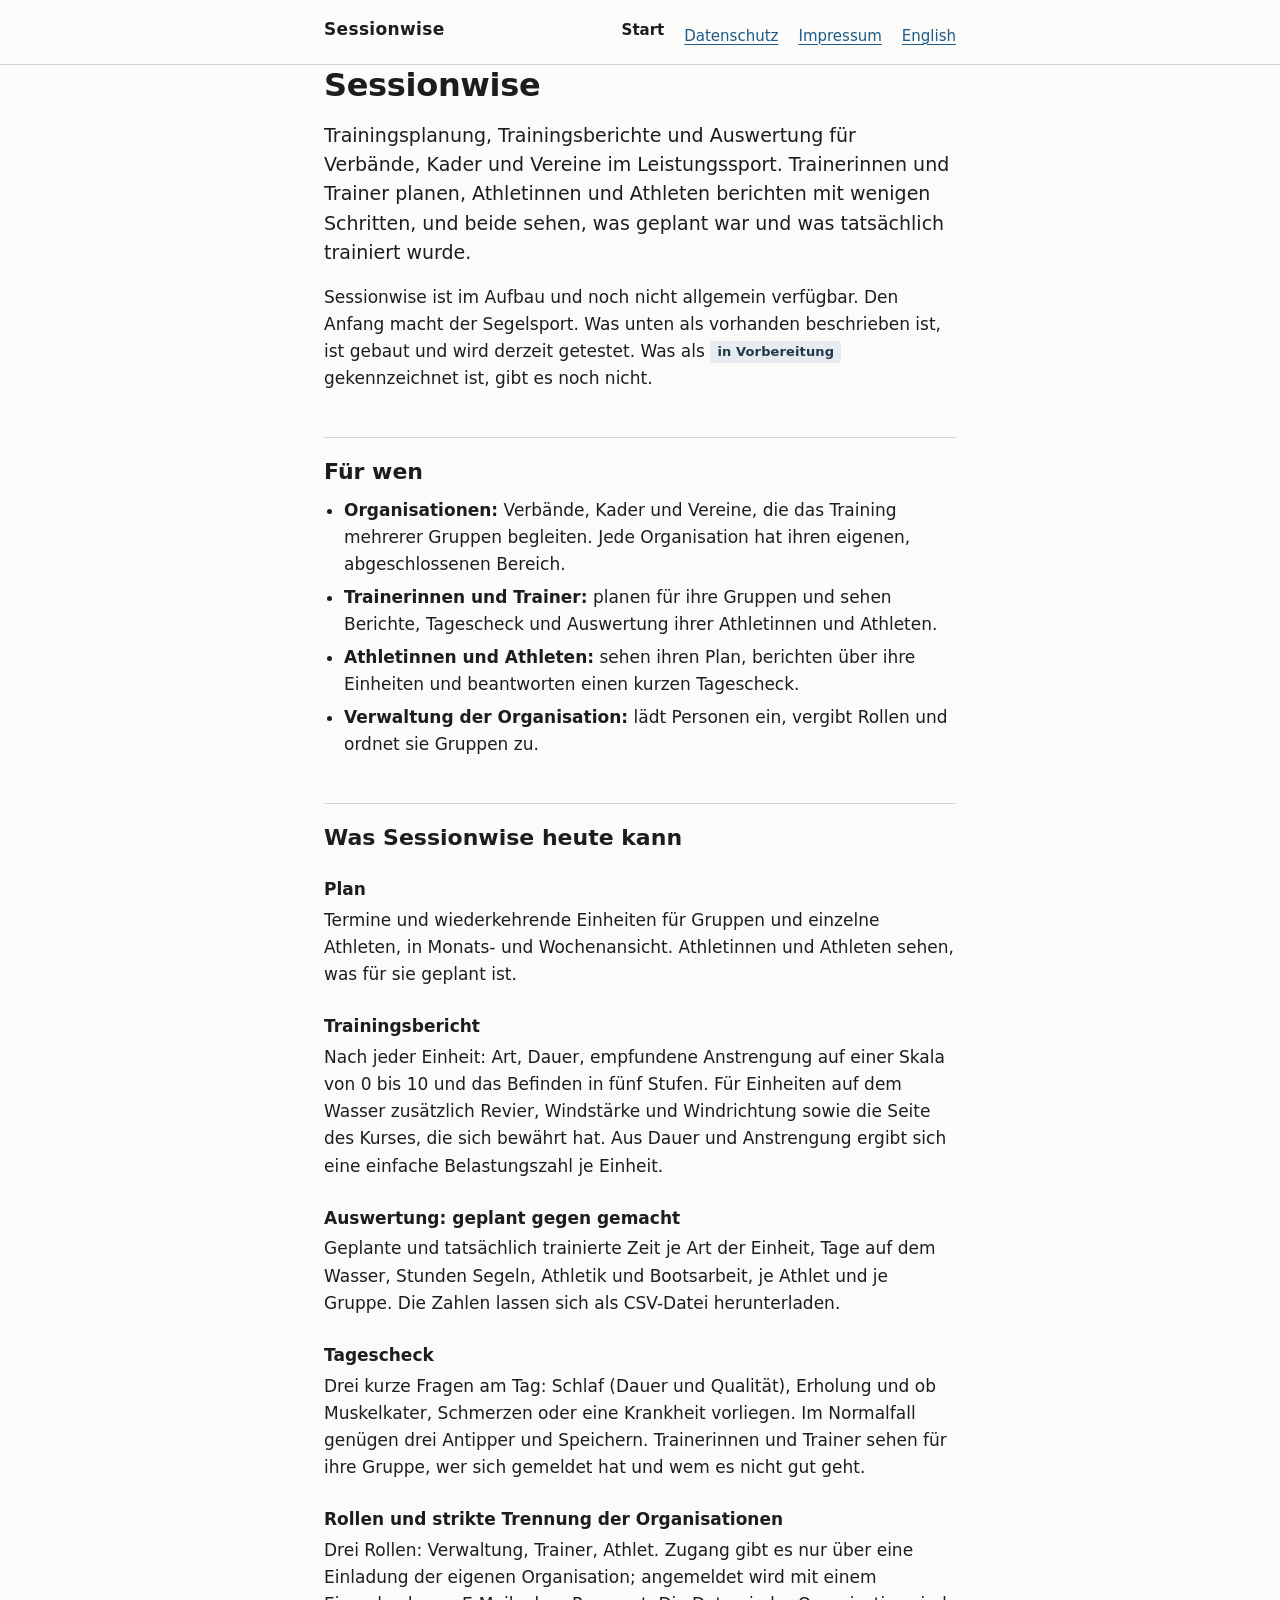
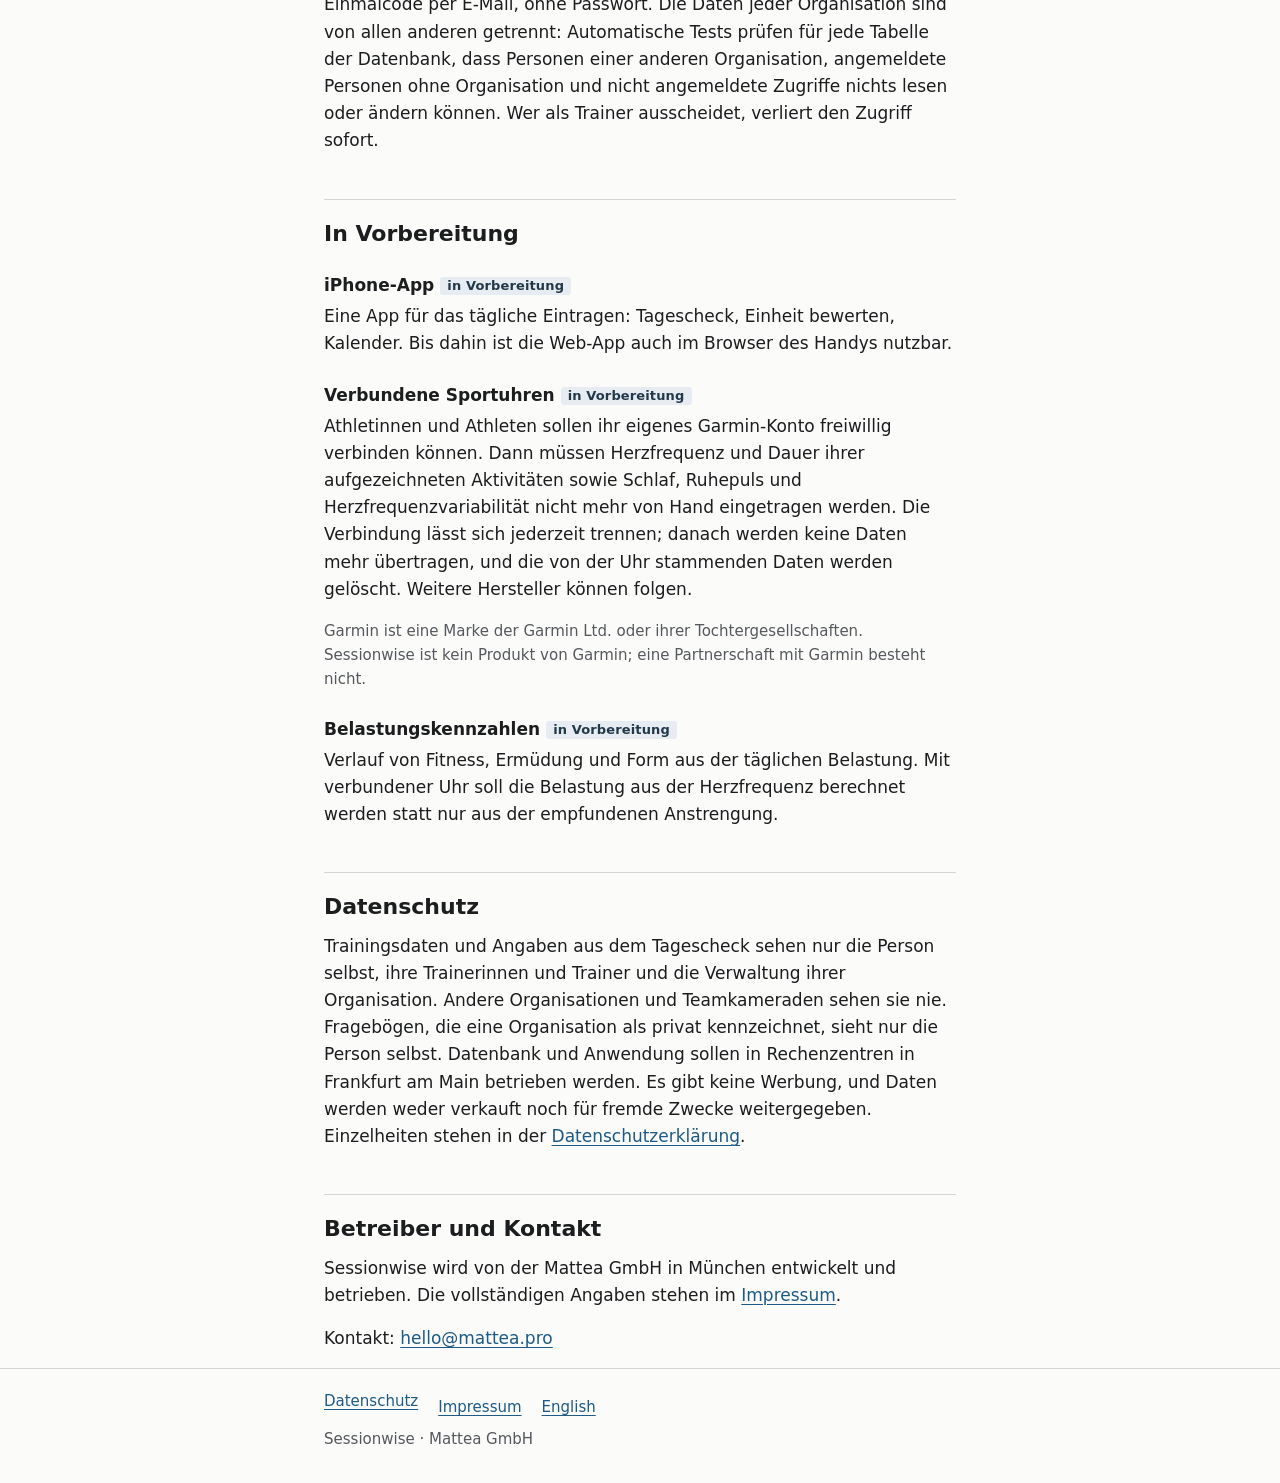
==== index.html @ b6b2b3fb "Website" ====
<!doctype html>
<html lang="de">
  <head>
    <meta charset="utf-8" />
    <meta name="viewport" content="width=device-width, initial-scale=1" />
    <title>Sessionwise – Trainingsmonitoring für Verbände und Vereine</title>
    <meta
      name="description"
      content="Sessionwise: Trainingsplanung, Trainingsberichte, Tagescheck und Auswertung für Verbände, Kader und Vereine im Leistungssport."
    />
    <link rel="stylesheet" href="styles.css" />
    <link rel="icon" href="data:," />
    <link rel="alternate" hreflang="de" href="index.html" />
    <link rel="alternate" hreflang="en" href="en/index.html" />
  </head>
  <body>
    <a class="skip" href="#inhalt">Zum Inhalt springen</a>

    <header class="site-header">
      <div class="wrap">
        <a class="wordmark" href="index.html">Sessionwise</a>
        <nav class="site-nav" aria-label="Hauptnavigation">
          <ul>
            <li><a href="index.html" aria-current="page">Start</a></li>
            <li><a href="datenschutz.html">Datenschutz</a></li>
            <li><a href="impressum.html">Impressum</a></li>
            <li><a href="en/index.html" lang="en" hreflang="en">English</a></li>
          </ul>
        </nav>
      </div>
    </header>

    <main id="inhalt" class="wrap">
      <h1>Sessionwise</h1>
      <p class="lead">
        Trainingsplanung, Trainingsberichte und Auswertung für Verbände, Kader
        und Vereine im Leistungssport. Trainerinnen und Trainer planen,
        Athletinnen und Athleten berichten mit wenigen Schritten, und beide
        sehen, was geplant war und was tatsächlich trainiert wurde.
      </p>
      <p>
        Sessionwise ist im Aufbau und noch nicht allgemein verfügbar. Den Anfang
        macht der Segelsport. Was unten als vorhanden beschrieben ist, ist
        gebaut und wird derzeit getestet. Was als
        <span class="tag">in Vorbereitung</span> gekennzeichnet ist, gibt es
        noch nicht.
      </p>

      <h2>Für wen</h2>
      <ul>
        <li>
          <strong>Organisationen:</strong> Verbände, Kader und Vereine, die das
          Training mehrerer Gruppen begleiten. Jede Organisation hat ihren
          eigenen, abgeschlossenen Bereich.
        </li>
        <li>
          <strong>Trainerinnen und Trainer:</strong> planen für ihre Gruppen und
          sehen Berichte, Tagescheck und Auswertung ihrer Athletinnen und
          Athleten.
        </li>
        <li>
          <strong>Athletinnen und Athleten:</strong> sehen ihren Plan, berichten
          über ihre Einheiten und beantworten einen kurzen Tagescheck.
        </li>
        <li>
          <strong>Verwaltung der Organisation:</strong> lädt Personen ein,
          vergibt Rollen und ordnet sie Gruppen zu.
        </li>
      </ul>

      <h2>Was Sessionwise heute kann</h2>

      <h3>Plan</h3>
      <p>
        Termine und wiederkehrende Einheiten für Gruppen und einzelne Athleten,
        in Monats- und Wochenansicht. Athletinnen und Athleten sehen, was für
        sie geplant ist.
      </p>

      <h3>Trainingsbericht</h3>
      <p>
        Nach jeder Einheit: Art, Dauer, empfundene Anstrengung auf einer Skala
        von 0 bis 10 und das Befinden in fünf Stufen. Für Einheiten auf dem
        Wasser zusätzlich Revier, Windstärke und Windrichtung sowie die Seite
        des Kurses, die sich bewährt hat. Aus Dauer und Anstrengung ergibt sich
        eine einfache Belastungszahl je Einheit.
      </p>

      <h3>Auswertung: geplant gegen gemacht</h3>
      <p>
        Geplante und tatsächlich trainierte Zeit je Art der Einheit, Tage auf
        dem Wasser, Stunden Segeln, Athletik und Bootsarbeit, je Athlet und je
        Gruppe. Die Zahlen lassen sich als CSV-Datei herunterladen.
      </p>

      <h3>Tagescheck</h3>
      <p>
        Drei kurze Fragen am Tag: Schlaf (Dauer und Qualität), Erholung und ob
        Muskelkater, Schmerzen oder eine Krankheit vorliegen. Im Normalfall
        genügen drei Antipper und Speichern. Trainerinnen und Trainer sehen für
        ihre Gruppe, wer sich gemeldet hat und wem es nicht gut geht.
      </p>

      <h3>Rollen und strikte Trennung der Organisationen</h3>
      <p>
        Drei Rollen: Verwaltung, Trainer, Athlet. Zugang gibt es nur über eine
        Einladung der eigenen Organisation; angemeldet wird mit einem Einmalcode
        per E-Mail, ohne Passwort. Die Daten jeder Organisation sind von allen
        anderen getrennt: Automatische Tests prüfen für jede Tabelle der
        Datenbank, dass Personen einer anderen Organisation, angemeldete
        Personen ohne Organisation und nicht angemeldete Zugriffe nichts lesen
        oder ändern können. Wer als Trainer ausscheidet, verliert den Zugriff
        sofort.
      </p>

      <h2>In Vorbereitung</h2>

      <h3>iPhone-App <span class="tag">in Vorbereitung</span></h3>
      <p>
        Eine App für das tägliche Eintragen: Tagescheck, Einheit bewerten,
        Kalender. Bis dahin ist die Web-App auch im Browser des Handys nutzbar.
      </p>

      <h3>Verbundene Sportuhren <span class="tag">in Vorbereitung</span></h3>
      <p>
        Athletinnen und Athleten sollen ihr eigenes Garmin-Konto freiwillig
        verbinden können. Dann müssen Herzfrequenz und Dauer ihrer
        aufgezeichneten Aktivitäten sowie Schlaf, Ruhepuls und
        Herzfrequenzvariabilität nicht mehr von Hand eingetragen werden. Die
        Verbindung lässt sich jederzeit trennen; danach werden keine Daten mehr
        übertragen, und die von der Uhr stammenden Daten werden gelöscht.
        Weitere Hersteller können folgen.
      </p>
      <p class="small">
        Garmin ist eine Marke der Garmin Ltd. oder ihrer Tochtergesellschaften.
        Sessionwise ist kein Produkt von Garmin; eine Partnerschaft mit Garmin
        besteht nicht.
      </p>

      <h3>Belastungskennzahlen <span class="tag">in Vorbereitung</span></h3>
      <p>
        Verlauf von Fitness, Ermüdung und Form aus der täglichen Belastung. Mit
        verbundener Uhr soll die Belastung aus der Herzfrequenz berechnet werden
        statt nur aus der empfundenen Anstrengung.
      </p>

      <h2>Datenschutz</h2>
      <p>
        Trainingsdaten und Angaben aus dem Tagescheck sehen nur die Person
        selbst, ihre Trainerinnen und Trainer und die Verwaltung ihrer
        Organisation. Andere Organisationen und Teamkameraden sehen sie nie.
        Fragebögen, die eine Organisation als privat kennzeichnet, sieht nur die
        Person selbst. Datenbank und Anwendung sollen in Rechenzentren in
        Frankfurt am Main betrieben werden. Es gibt keine Werbung, und Daten werden weder
        verkauft noch für fremde Zwecke weitergegeben. Einzelheiten stehen in
        der <a href="datenschutz.html">Datenschutzerklärung</a>.
      </p>

      <h2>Betreiber und Kontakt</h2>
      <p>
        Sessionwise wird von der Mattea GmbH in München entwickelt und
        betrieben. Die vollständigen Angaben stehen im
        <a href="impressum.html">Impressum</a>.
      </p>
      <p>
        Kontakt: <a href="mailto:hello@mattea.pro">hello@mattea.pro</a>
      </p>
    </main>

    <footer class="site-footer">
      <div class="wrap">
        <ul>
          <li><a href="datenschutz.html">Datenschutz</a></li>
          <li><a href="impressum.html">Impressum</a></li>
          <li><a href="en/index.html" lang="en" hreflang="en">English</a></li>
        </ul>
        <p>Sessionwise · Mattea GmbH</p>
      </div>
    </footer>
  </body>
</html>
---- styles.css ----
/*
  Produktseite und Datenschutzerklärung: eine Datei für alle Seiten.
  Bewusst schlicht: System-Schriften, keine externen Quellen, kein JavaScript.
  Helle und dunkle Darstellung über prefers-color-scheme; Farbpaare mit
  Kontrast mindestens 4.5:1 (Text) bzw. 3:1 (Linien, Fokus).
*/

:root {
  color-scheme: light dark;

  --bg: #fbfbfa;
  --surface: #f1f1ee;
  --text: #1c1d1f;
  --muted: #55585d;
  --line: #d6d6d0;
  --link: #1d5a85;
  --link-hover: #123f60;
  --focus: #1d5a85;
  --tag-bg: #e6ecf1;
  --tag-text: #22394a;
  --note-bg: #fdf5dc;
  --note-line: #9a7300;
  --note-text: #2e2500;
  --ph-bg: #ffeeb0;
  --ph-text: #3a2e00;
  --ph-line: #9a7300;

  --measure: 42rem;
  --gutter: 1.25rem;
}

@media (prefers-color-scheme: dark) {
  :root {
    --bg: #141516;
    --surface: #1e2022;
    --text: #e8e8e5;
    --muted: #a9acb0;
    --line: #3a3d41;
    --link: #93c5ea;
    --link-hover: #bcdcf3;
    --focus: #93c5ea;
    --tag-bg: #253039;
    --tag-text: #d3e3ef;
    --note-bg: #2b2410;
    --note-line: #c9a227;
    --note-text: #f3e6bd;
    --ph-bg: #43360a;
    --ph-text: #ffecb0;
    --ph-line: #c9a227;
  }
}

*,
*::before,
*::after {
  box-sizing: border-box;
}

html {
  -webkit-text-size-adjust: 100%;
  text-size-adjust: 100%;
}

body {
  margin: 0;
  background: var(--bg);
  color: var(--text);
  font-family:
    system-ui,
    -apple-system,
    "Segoe UI",
    Roboto,
    "Helvetica Neue",
    Arial,
    sans-serif;
  font-size: 1.0625rem;
  line-height: 1.6;
  overflow-wrap: break-word;
  hyphens: auto;
}

/* Sprunglink: unsichtbar, bis er den Fokus hat. */
.skip {
  position: absolute;
  left: var(--gutter);
  top: -100px;
  padding: 0.5rem 0.75rem;
  background: var(--bg);
  color: var(--link);
  border: 2px solid var(--focus);
  z-index: 10;
}
.skip:focus {
  top: 0.75rem;
}

a {
  color: var(--link);
  text-decoration-thickness: 1px;
  text-underline-offset: 0.18em;
}
a:hover {
  color: var(--link-hover);
  text-decoration-thickness: 2px;
}
a:focus-visible,
summary:focus-visible {
  outline: 3px solid var(--focus);
  outline-offset: 3px;
  border-radius: 2px;
}

.wrap {
  max-width: var(--measure);
  margin: 0 auto;
  padding: 0 var(--gutter);
}

/* Kopf */
.site-header {
  border-bottom: 1px solid var(--line);
}
.site-header .wrap {
  display: flex;
  flex-wrap: wrap;
  align-items: baseline;
  justify-content: space-between;
  gap: 0.5rem 1.5rem;
  padding-top: 1rem;
  padding-bottom: 1rem;
}
.wordmark {
  font-weight: 700;
  letter-spacing: 0.02em;
  color: var(--text);
  text-decoration: none;
}
.wordmark:hover {
  color: var(--text);
  text-decoration: underline;
}
.site-nav ul {
  display: flex;
  flex-wrap: wrap;
  gap: 0.25rem 1.25rem;
  margin: 0;
  padding: 0;
  list-style: none;
  font-size: 0.9375rem;
}
.site-nav a[aria-current="page"] {
  color: var(--text);
  text-decoration: none;
  font-weight: 600;
}

/* Inhalt */
main {
  padding-top: 2.5rem;
  padding-bottom: 3rem;
}

h1,
h2,
h3 {
  line-height: 1.25;
  hyphens: manual;
}
h1 {
  font-size: 2rem;
  margin: 0 0 1rem;
  letter-spacing: -0.01em;
}
h2 {
  font-size: 1.375rem;
  margin: 2.75rem 0 0.75rem;
  padding-top: 1.25rem;
  border-top: 1px solid var(--line);
}
h3 {
  font-size: 1.0625rem;
  margin: 1.75rem 0 0.4rem;
}
p,
ul,
ol,
dl {
  margin: 0 0 1rem;
}
ul,
ol {
  padding-left: 1.25rem;
}
li + li {
  margin-top: 0.35rem;
}

.lead {
  font-size: 1.1875rem;
  line-height: 1.55;
}
.muted,
.small {
  color: var(--muted);
}
.small {
  font-size: 0.9375rem;
}

/* „in Vorbereitung“ */
.tag {
  display: inline-block;
  padding: 0.05rem 0.45rem;
  border-radius: 3px;
  background: var(--tag-bg);
  color: var(--tag-text);
  font-size: 0.8125rem;
  font-weight: 600;
  letter-spacing: 0.01em;
  vertical-align: 0.1em;
  white-space: nowrap;
  hyphens: manual;
}

/* Hinweiskasten (Entwurf, Stand) */
.note {
  margin: 0 0 2rem;
  padding: 0.9rem 1rem;
  background: var(--note-bg);
  color: var(--note-text);
  border-left: 4px solid var(--note-line);
}
.note p:last-child {
  margin-bottom: 0;
}
.note strong {
  font-weight: 700;
}

/* Platzhalter, die der Eigentümer vor der Veröffentlichung füllt */
.ph {
  background: var(--ph-bg);
  color: var(--ph-text);
  outline: 1px dashed var(--ph-line);
  padding: 0 0.2em;
  border-radius: 2px;
  -webkit-box-decoration-break: clone;
  box-decoration-break: clone;
}

/* Inhaltsverzeichnis */
.toc {
  margin: 0 0 2rem;
  padding: 1rem 1rem 0.25rem;
  background: var(--surface);
  border-radius: 4px;
}
.toc h2 {
  margin: 0 0 0.5rem;
  padding: 0;
  border: 0;
  font-size: 1rem;
}
.toc ol {
  font-size: 0.9375rem;
}

/* Begriffslisten (Daten, Empfänger) */
dl.facts dt {
  font-weight: 600;
  margin-top: 0.9rem;
}
dl.facts dd {
  margin: 0.15rem 0 0;
}

address {
  font-style: normal;
  margin: 0 0 1rem;
}

/* Fuß */
.site-footer {
  border-top: 1px solid var(--line);
  font-size: 0.9375rem;
  color: var(--muted);
}
.site-footer .wrap {
  padding-top: 1.25rem;
  padding-bottom: 2rem;
}
.site-footer ul {
  display: flex;
  flex-wrap: wrap;
  gap: 0.25rem 1.25rem;
  margin: 0 0 0.5rem;
  padding: 0;
  list-style: none;
}
.site-footer p {
  margin: 0;
}

@media (max-width: 30rem) {
  :root {
    --gutter: 1rem;
  }
  body {
    font-size: 1rem;
  }
  h1 {
    font-size: 1.625rem;
  }
  h2 {
    font-size: 1.25rem;
  }
  .lead {
    font-size: 1.0625rem;
  }
  main {
    padding-top: 1.75rem;
  }
}

@media print {
  .skip,
  .site-nav {
    display: none;
  }
  a {
    color: inherit;
  }
}
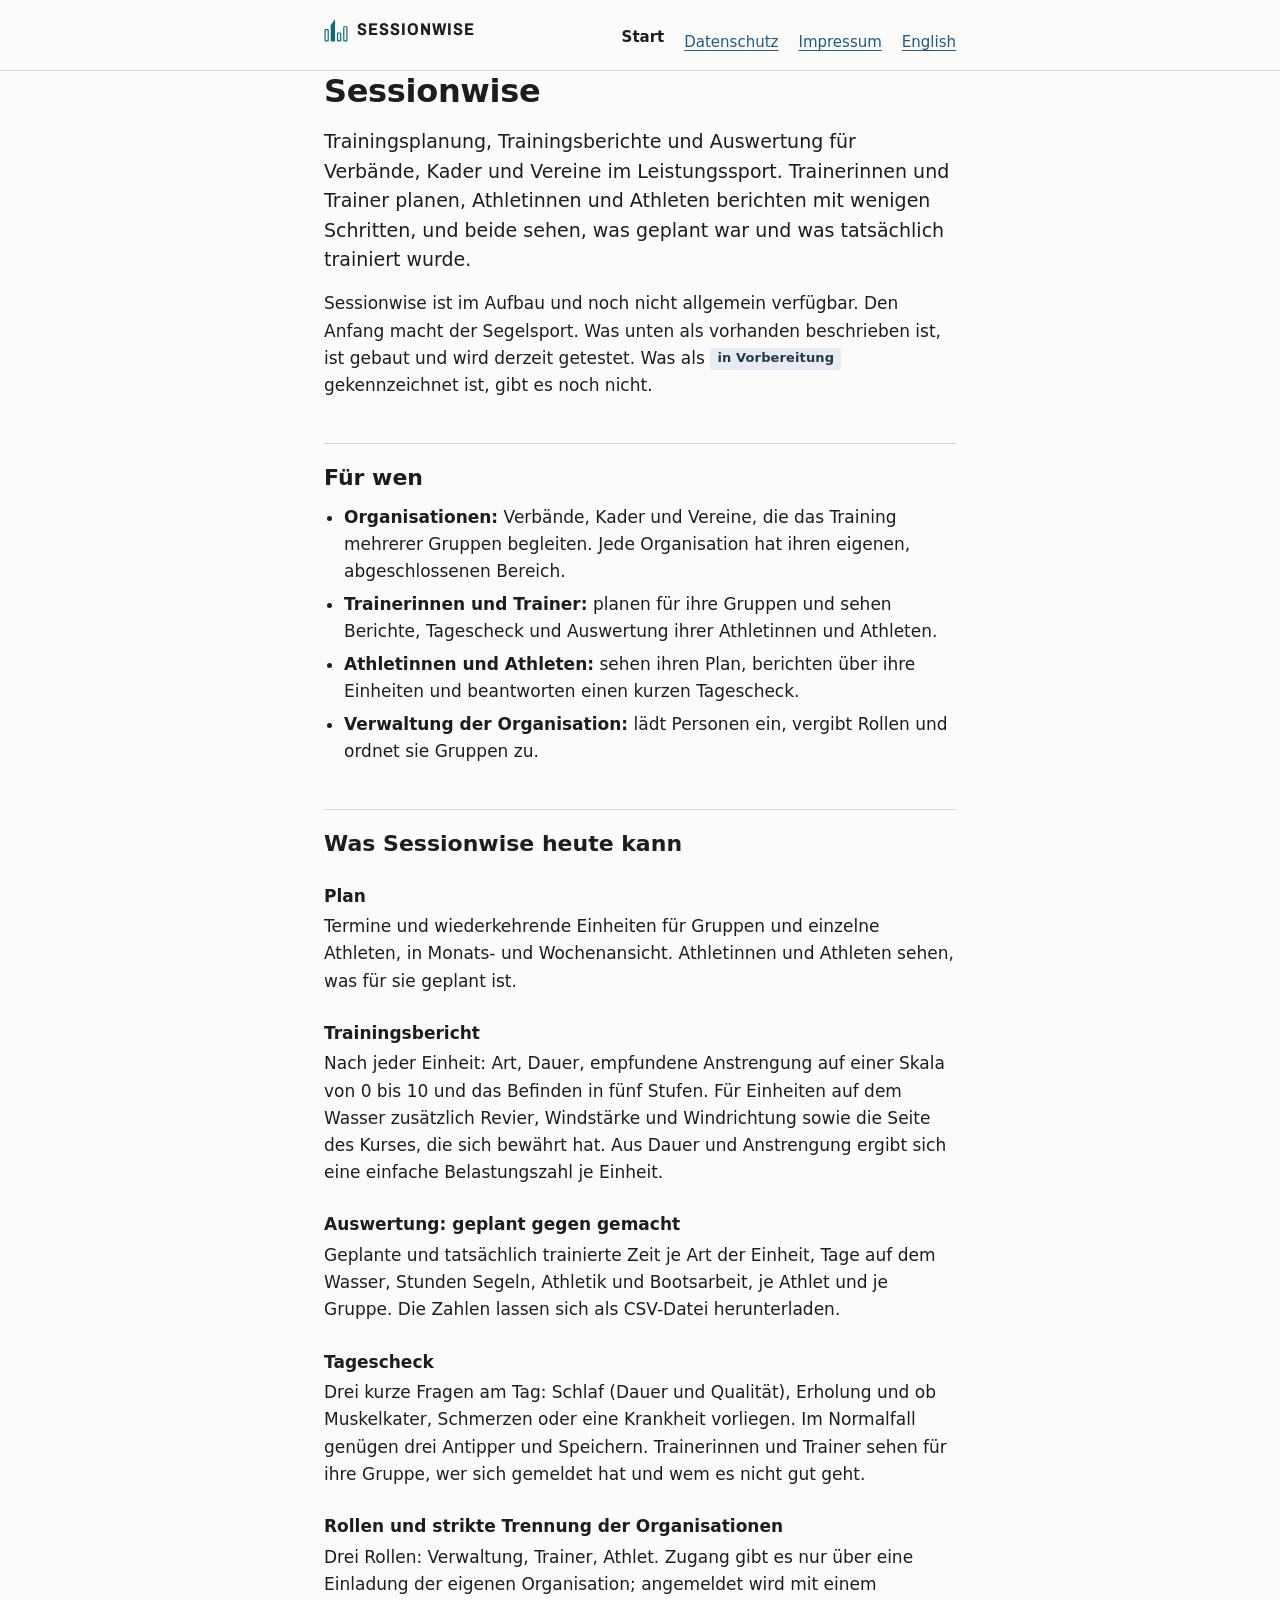
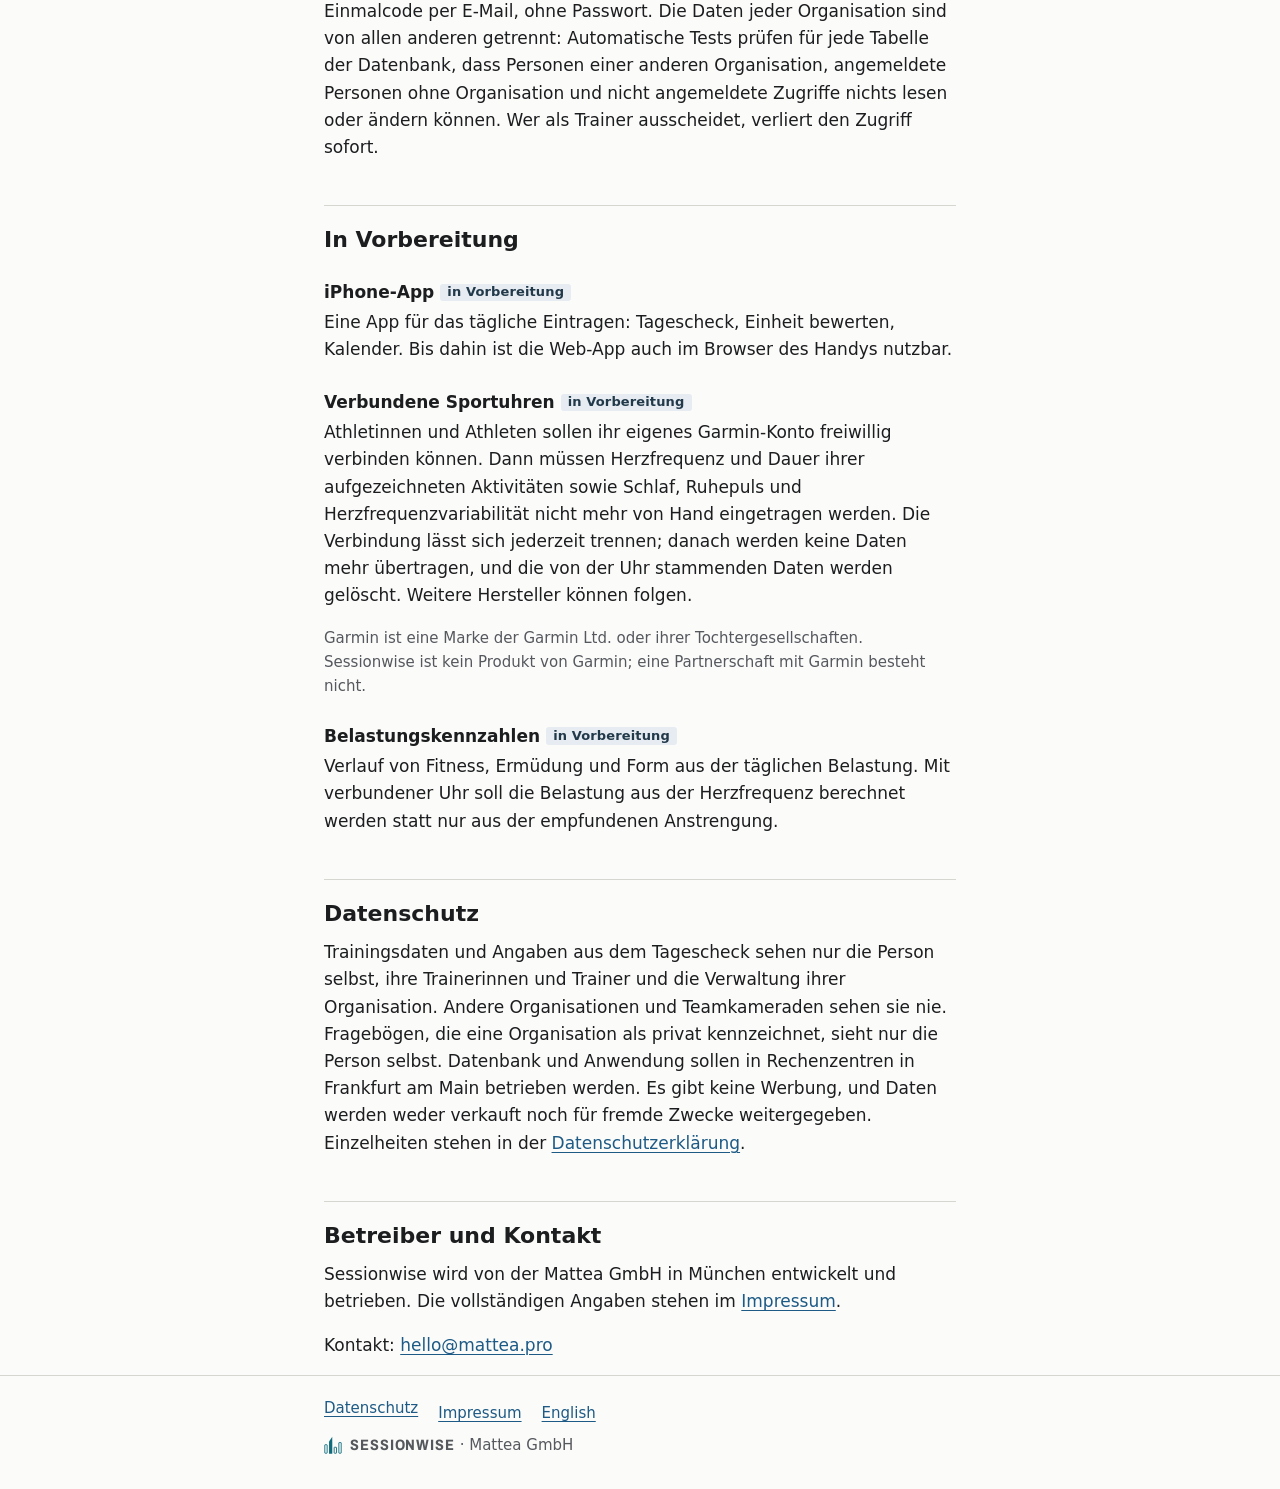
==== commit 02cc241d: "Produktmarke, Favicon, Vorschaubild" ====
--- a/index.html
+++ b/index.html
@@ -9,7 +9,18 @@
       content="Sessionwise: Trainingsplanung, Trainingsberichte, Tagescheck und Auswertung für Verbände, Kader und Vereine im Leistungssport."
     />
     <link rel="stylesheet" href="styles.css" />
-    <link rel="icon" href="data:," />
+    <link rel="icon" href="assets/favicon.svg" type="image/svg+xml" />
+    <link rel="apple-touch-icon" href="assets/apple-touch-icon.png" />
+    <meta name="theme-color" content="#0f6b7c" />
+    <meta property="og:type" content="website" />
+    <meta property="og:site_name" content="Sessionwise" />
+    <meta property="og:title" content="Sessionwise: Trainingsmonitoring für Verbände und Vereine" />
+    <meta property="og:description" content="Training planen, Einheiten erfassen, Belastung verstehen. Für Trainer am Rechner und Athleten am Handy." />
+    <meta property="og:url" content="https://training.mattea.pro/" />
+    <meta property="og:image" content="https://training.mattea.pro/assets/og.png" />
+    <meta property="og:image:width" content="1200" />
+    <meta property="og:image:height" content="630" />
+    <meta name="twitter:card" content="summary_large_image" />
     <link rel="alternate" hreflang="de" href="index.html" />
     <link rel="alternate" hreflang="en" href="en/index.html" />
   </head>
@@ -18,7 +29,7 @@
 
     <header class="site-header">
       <div class="wrap">
-        <a class="wordmark" href="index.html">Sessionwise</a>
+        <a class="wordmark" href="index.html" aria-label="Sessionwise"><svg class="mark" viewBox="0 0 100 100" aria-hidden="true" focusable="false"><rect x="4.5" y="48.5" width="13" height="47" rx="2" fill="none" stroke="currentColor" stroke-width="5" /><path d="M28 98 V30 L46 4 V98 Z" fill="currentColor" /><rect x="56.5" y="62.5" width="13" height="33" rx="2" fill="none" stroke="currentColor" stroke-width="5" /><rect x="82.5" y="36.5" width="13" height="59" rx="2" fill="none" stroke="currentColor" stroke-width="5" /></svg><span class="wordmark-text">Sessionwise</span></a>
         <nav class="site-nav" aria-label="Hauptnavigation">
           <ul>
             <li><a href="index.html" aria-current="page">Start</a></li>
@@ -174,7 +185,7 @@
           <li><a href="impressum.html">Impressum</a></li>
           <li><a href="en/index.html" lang="en" hreflang="en">English</a></li>
         </ul>
-        <p>Sessionwise · Mattea GmbH</p>
+        <p class="footer-brand"><svg class="mark" viewBox="0 0 100 100" aria-hidden="true" focusable="false"><rect x="4.5" y="48.5" width="13" height="47" rx="2" fill="none" stroke="currentColor" stroke-width="5" /><path d="M28 98 V30 L46 4 V98 Z" fill="currentColor" /><rect x="56.5" y="62.5" width="13" height="33" rx="2" fill="none" stroke="currentColor" stroke-width="5" /><rect x="82.5" y="36.5" width="13" height="59" rx="2" fill="none" stroke="currentColor" stroke-width="5" /></svg><span><span class="wordmark-text">Sessionwise</span> · Mattea GmbH</span></p>
       </div>
     </footer>
   </body>
--- a/styles.css
+++ b/styles.css
@@ -1,6 +1,7 @@
 /*
   Produktseite und Datenschutzerklärung: eine Datei für alle Seiten.
-  Bewusst schlicht: System-Schriften, keine externen Quellen, kein JavaScript.
+  Bewusst schlicht: System-Schriften (nur die Wortmarke in Archivo, selbst
+  ausgeliefert), keine externen Quellen, kein JavaScript.
   Helle und dunkle Darstellung über prefers-color-scheme; Farbpaare mit
   Kontrast mindestens 4.5:1 (Text) bzw. 3:1 (Linien, Fokus).
 */
@@ -9,6 +10,7 @@
   color-scheme: light dark;
 
   --bg: #fbfbfa;
+  --brand: #0f6b7c;
   --surface: #f1f1ee;
   --text: #1c1d1f;
   --muted: #55585d;
@@ -32,6 +34,7 @@
 @media (prefers-color-scheme: dark) {
   :root {
     --bg: #141516;
+    --brand: #6fc3d1;
     --surface: #1e2022;
     --text: #e8e8e5;
     --muted: #a9acb0;
@@ -129,15 +132,47 @@
   padding-top: 1rem;
   padding-bottom: 1rem;
 }
+@font-face {
+  font-family: "Archivo";
+  src: url("assets/archivo-latin.woff2") format("woff2");
+  font-weight: 100 900;
+  font-stretch: 62% 125%;
+  font-display: swap;
+}
 .wordmark {
-  font-weight: 700;
-  letter-spacing: 0.02em;
+  display: inline-flex;
+  align-items: center;
+  gap: 0.55rem;
   color: var(--text);
   text-decoration: none;
 }
 .wordmark:hover {
   color: var(--text);
+}
+.wordmark:hover .wordmark-text {
   text-decoration: underline;
+}
+.wordmark-text {
+  font-family: "Archivo", system-ui, sans-serif;
+  font-weight: 720;
+  font-stretch: 84%;
+  letter-spacing: 0.06em;
+  text-transform: uppercase;
+}
+.mark {
+  width: 1.5rem;
+  height: 1.5rem;
+  flex: none;
+  color: var(--brand);
+}
+.footer-brand {
+  display: flex;
+  align-items: center;
+  gap: 0.5rem;
+}
+.footer-brand .mark {
+  width: 1.125rem;
+  height: 1.125rem;
 }
 .site-nav ul {
   display: flex;
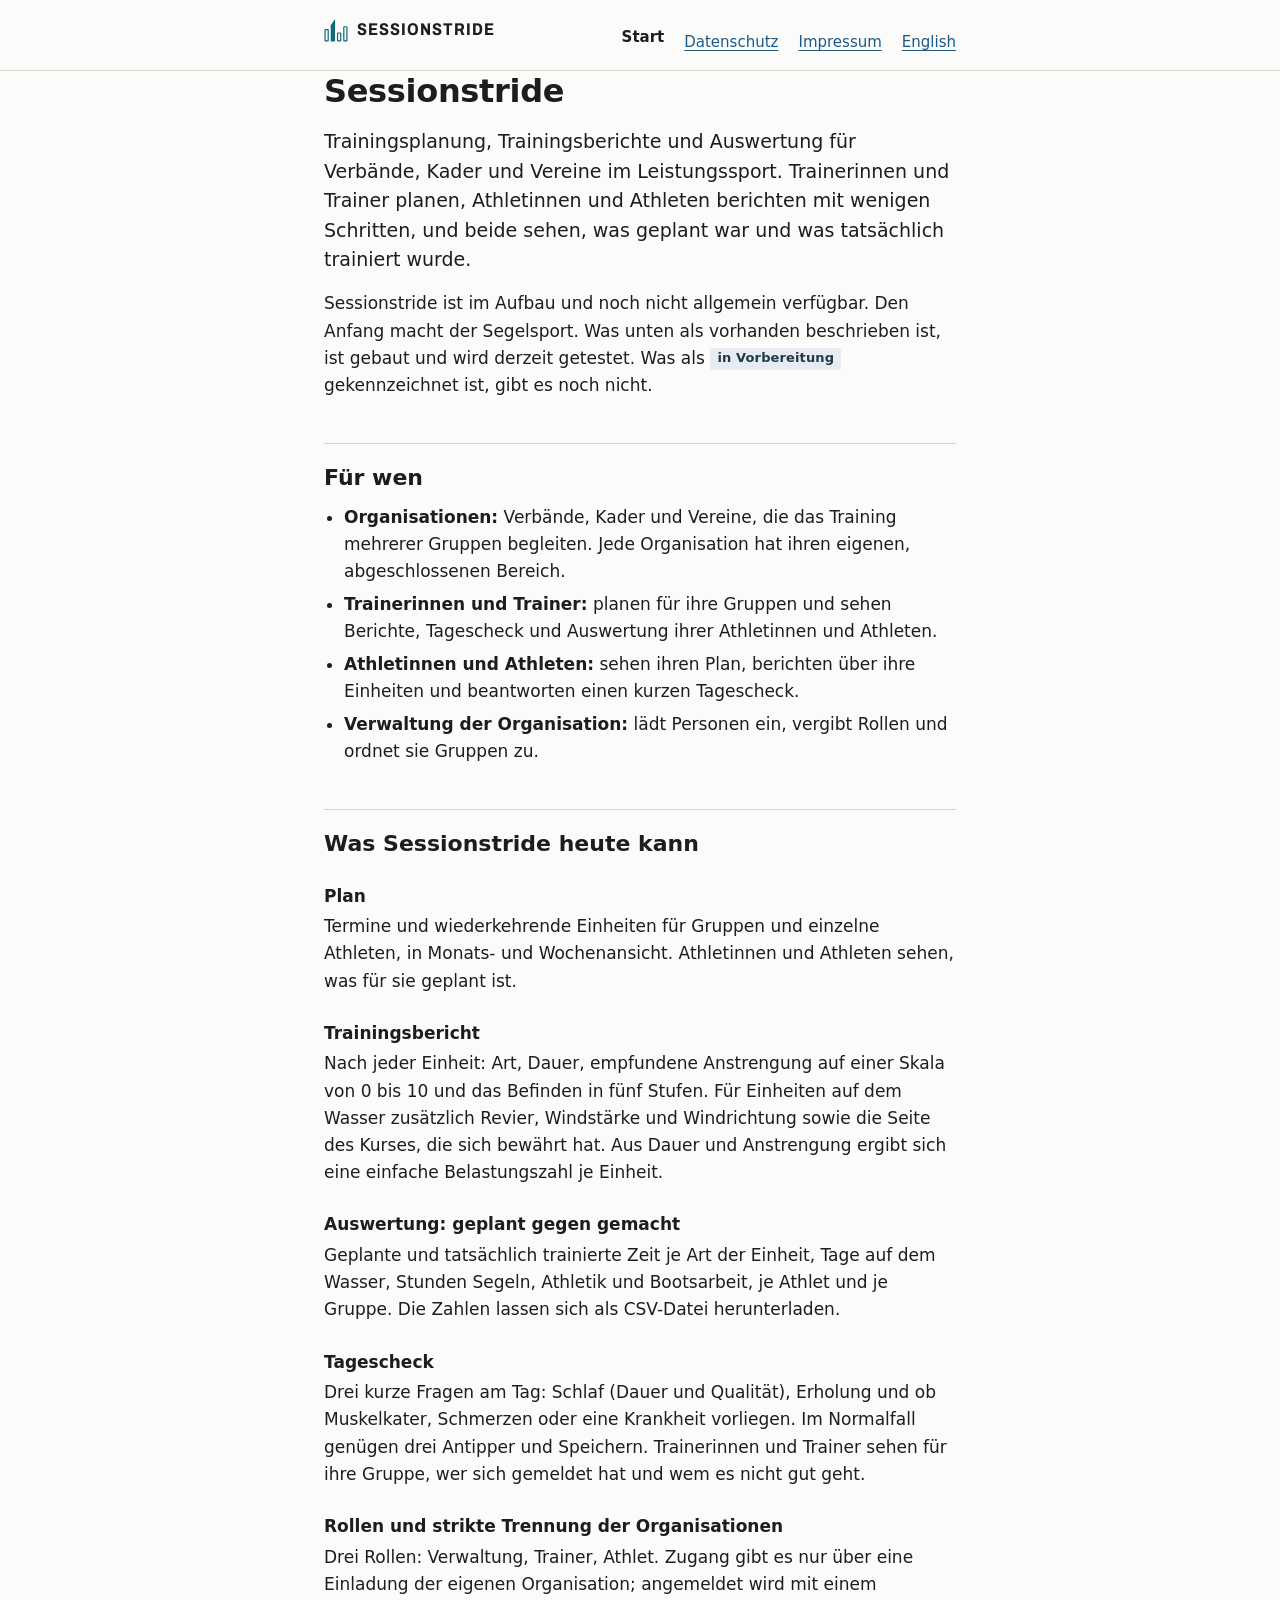
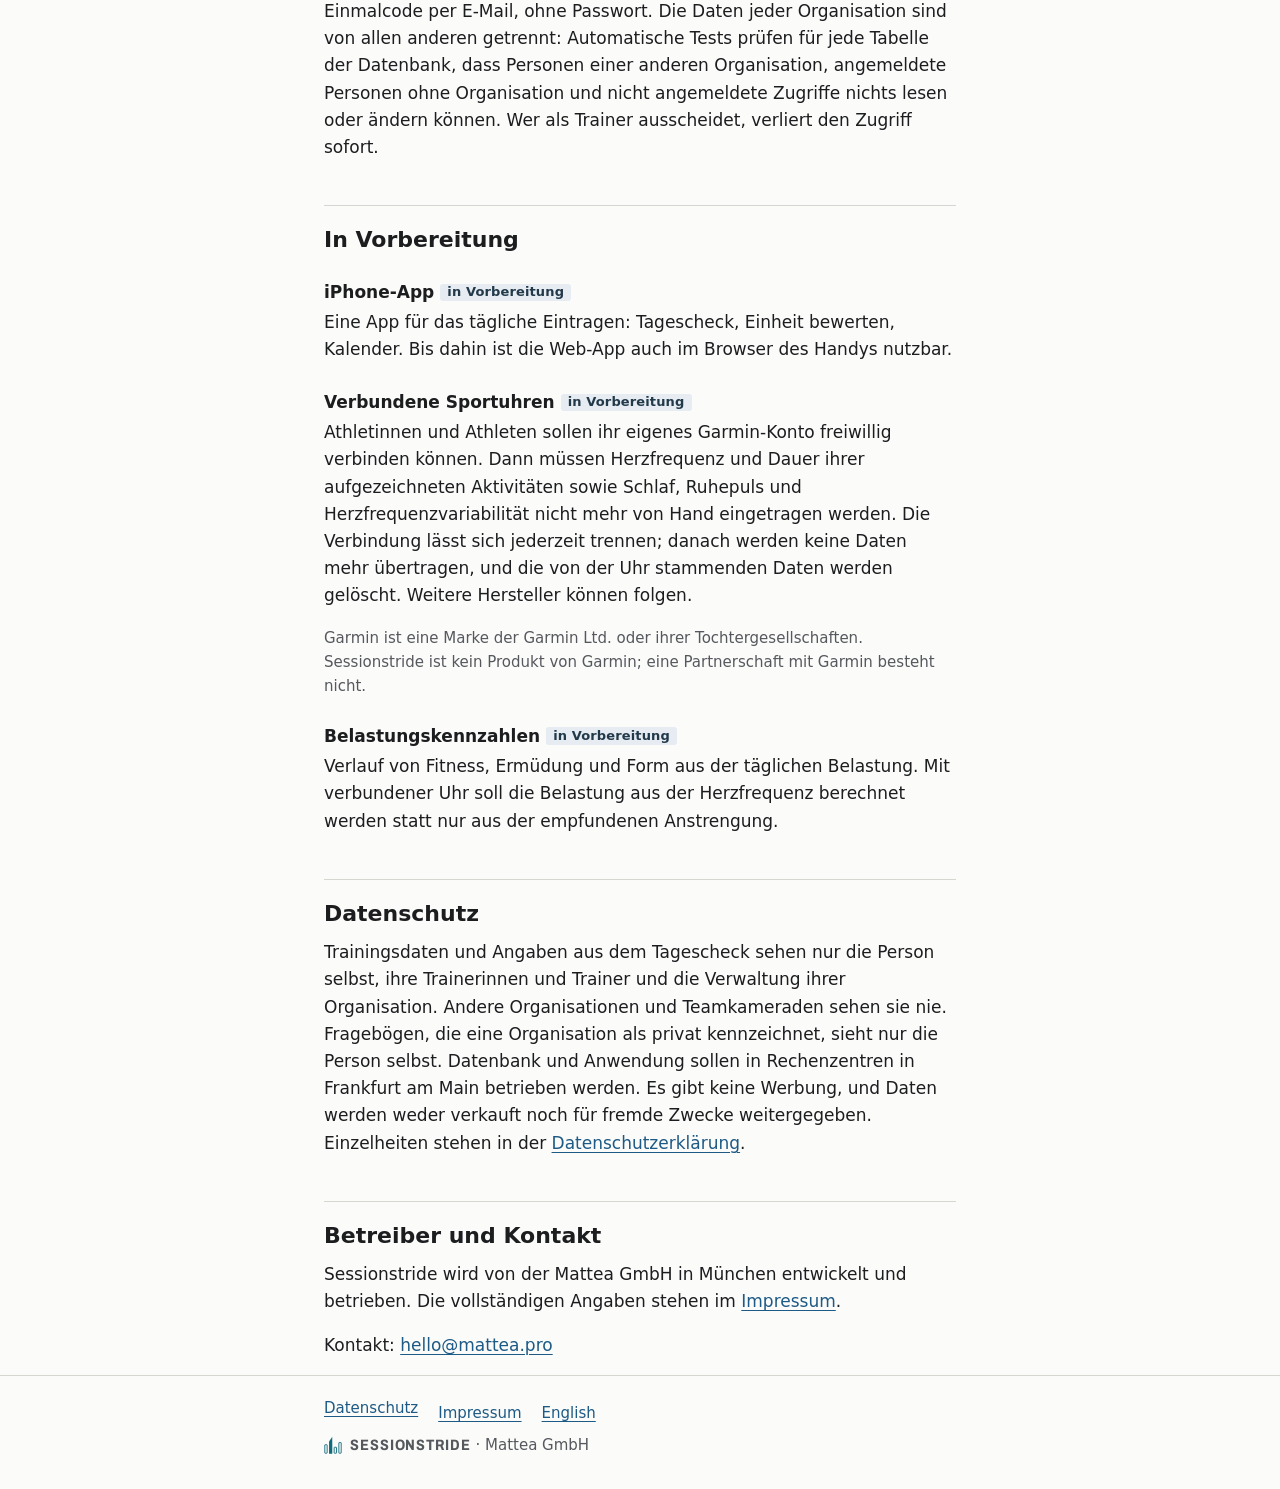
==== commit cb8ecb0d: "Produktname Sessionstride statt Sessionwise" ====
--- a/index.html
+++ b/index.html
@@ -3,18 +3,18 @@
   <head>
     <meta charset="utf-8" />
     <meta name="viewport" content="width=device-width, initial-scale=1" />
-    <title>Sessionwise – Trainingsmonitoring für Verbände und Vereine</title>
+    <title>Sessionstride – Trainingsmonitoring für Verbände und Vereine</title>
     <meta
       name="description"
-      content="Sessionwise: Trainingsplanung, Trainingsberichte, Tagescheck und Auswertung für Verbände, Kader und Vereine im Leistungssport."
+      content="Sessionstride: Trainingsplanung, Trainingsberichte, Tagescheck und Auswertung für Verbände, Kader und Vereine im Leistungssport."
     />
     <link rel="stylesheet" href="styles.css" />
     <link rel="icon" href="assets/favicon.svg" type="image/svg+xml" />
     <link rel="apple-touch-icon" href="assets/apple-touch-icon.png" />
     <meta name="theme-color" content="#0f6b7c" />
     <meta property="og:type" content="website" />
-    <meta property="og:site_name" content="Sessionwise" />
-    <meta property="og:title" content="Sessionwise: Trainingsmonitoring für Verbände und Vereine" />
+    <meta property="og:site_name" content="Sessionstride" />
+    <meta property="og:title" content="Sessionstride: Trainingsmonitoring für Verbände und Vereine" />
     <meta property="og:description" content="Training planen, Einheiten erfassen, Belastung verstehen. Für Trainer am Rechner und Athleten am Handy." />
     <meta property="og:url" content="https://training.mattea.pro/" />
     <meta property="og:image" content="https://training.mattea.pro/assets/og.png" />
@@ -29,7 +29,7 @@
 
     <header class="site-header">
       <div class="wrap">
-        <a class="wordmark" href="index.html" aria-label="Sessionwise"><svg class="mark" viewBox="0 0 100 100" aria-hidden="true" focusable="false"><rect x="4.5" y="48.5" width="13" height="47" rx="2" fill="none" stroke="currentColor" stroke-width="5" /><path d="M28 98 V30 L46 4 V98 Z" fill="currentColor" /><rect x="56.5" y="62.5" width="13" height="33" rx="2" fill="none" stroke="currentColor" stroke-width="5" /><rect x="82.5" y="36.5" width="13" height="59" rx="2" fill="none" stroke="currentColor" stroke-width="5" /></svg><span class="wordmark-text">Sessionwise</span></a>
+        <a class="wordmark" href="index.html" aria-label="Sessionstride"><svg class="mark" viewBox="0 0 100 100" aria-hidden="true" focusable="false"><rect x="4.5" y="48.5" width="13" height="47" rx="2" fill="none" stroke="currentColor" stroke-width="5" /><path d="M28 98 V30 L46 4 V98 Z" fill="currentColor" /><rect x="56.5" y="62.5" width="13" height="33" rx="2" fill="none" stroke="currentColor" stroke-width="5" /><rect x="82.5" y="36.5" width="13" height="59" rx="2" fill="none" stroke="currentColor" stroke-width="5" /></svg><span class="wordmark-text">Sessionstride</span></a>
         <nav class="site-nav" aria-label="Hauptnavigation">
           <ul>
             <li><a href="index.html" aria-current="page">Start</a></li>
@@ -42,7 +42,7 @@
     </header>
 
     <main id="inhalt" class="wrap">
-      <h1>Sessionwise</h1>
+      <h1>Sessionstride</h1>
       <p class="lead">
         Trainingsplanung, Trainingsberichte und Auswertung für Verbände, Kader
         und Vereine im Leistungssport. Trainerinnen und Trainer planen,
@@ -50,7 +50,7 @@
         sehen, was geplant war und was tatsächlich trainiert wurde.
       </p>
       <p>
-        Sessionwise ist im Aufbau und noch nicht allgemein verfügbar. Den Anfang
+        Sessionstride ist im Aufbau und noch nicht allgemein verfügbar. Den Anfang
         macht der Segelsport. Was unten als vorhanden beschrieben ist, ist
         gebaut und wird derzeit getestet. Was als
         <span class="tag">in Vorbereitung</span> gekennzeichnet ist, gibt es
@@ -79,7 +79,7 @@
         </li>
       </ul>
 
-      <h2>Was Sessionwise heute kann</h2>
+      <h2>Was Sessionstride heute kann</h2>
 
       <h3>Plan</h3>
       <p>
@@ -144,7 +144,7 @@
       </p>
       <p class="small">
         Garmin ist eine Marke der Garmin Ltd. oder ihrer Tochtergesellschaften.
-        Sessionwise ist kein Produkt von Garmin; eine Partnerschaft mit Garmin
+        Sessionstride ist kein Produkt von Garmin; eine Partnerschaft mit Garmin
         besteht nicht.
       </p>
 
@@ -169,7 +169,7 @@
 
       <h2>Betreiber und Kontakt</h2>
       <p>
-        Sessionwise wird von der Mattea GmbH in München entwickelt und
+        Sessionstride wird von der Mattea GmbH in München entwickelt und
         betrieben. Die vollständigen Angaben stehen im
         <a href="impressum.html">Impressum</a>.
       </p>
@@ -185,7 +185,7 @@
           <li><a href="impressum.html">Impressum</a></li>
           <li><a href="en/index.html" lang="en" hreflang="en">English</a></li>
         </ul>
-        <p class="footer-brand"><svg class="mark" viewBox="0 0 100 100" aria-hidden="true" focusable="false"><rect x="4.5" y="48.5" width="13" height="47" rx="2" fill="none" stroke="currentColor" stroke-width="5" /><path d="M28 98 V30 L46 4 V98 Z" fill="currentColor" /><rect x="56.5" y="62.5" width="13" height="33" rx="2" fill="none" stroke="currentColor" stroke-width="5" /><rect x="82.5" y="36.5" width="13" height="59" rx="2" fill="none" stroke="currentColor" stroke-width="5" /></svg><span><span class="wordmark-text">Sessionwise</span> · Mattea GmbH</span></p>
+        <p class="footer-brand"><svg class="mark" viewBox="0 0 100 100" aria-hidden="true" focusable="false"><rect x="4.5" y="48.5" width="13" height="47" rx="2" fill="none" stroke="currentColor" stroke-width="5" /><path d="M28 98 V30 L46 4 V98 Z" fill="currentColor" /><rect x="56.5" y="62.5" width="13" height="33" rx="2" fill="none" stroke="currentColor" stroke-width="5" /><rect x="82.5" y="36.5" width="13" height="59" rx="2" fill="none" stroke="currentColor" stroke-width="5" /></svg><span><span class="wordmark-text">Sessionstride</span> · Mattea GmbH</span></p>
       </div>
     </footer>
   </body>
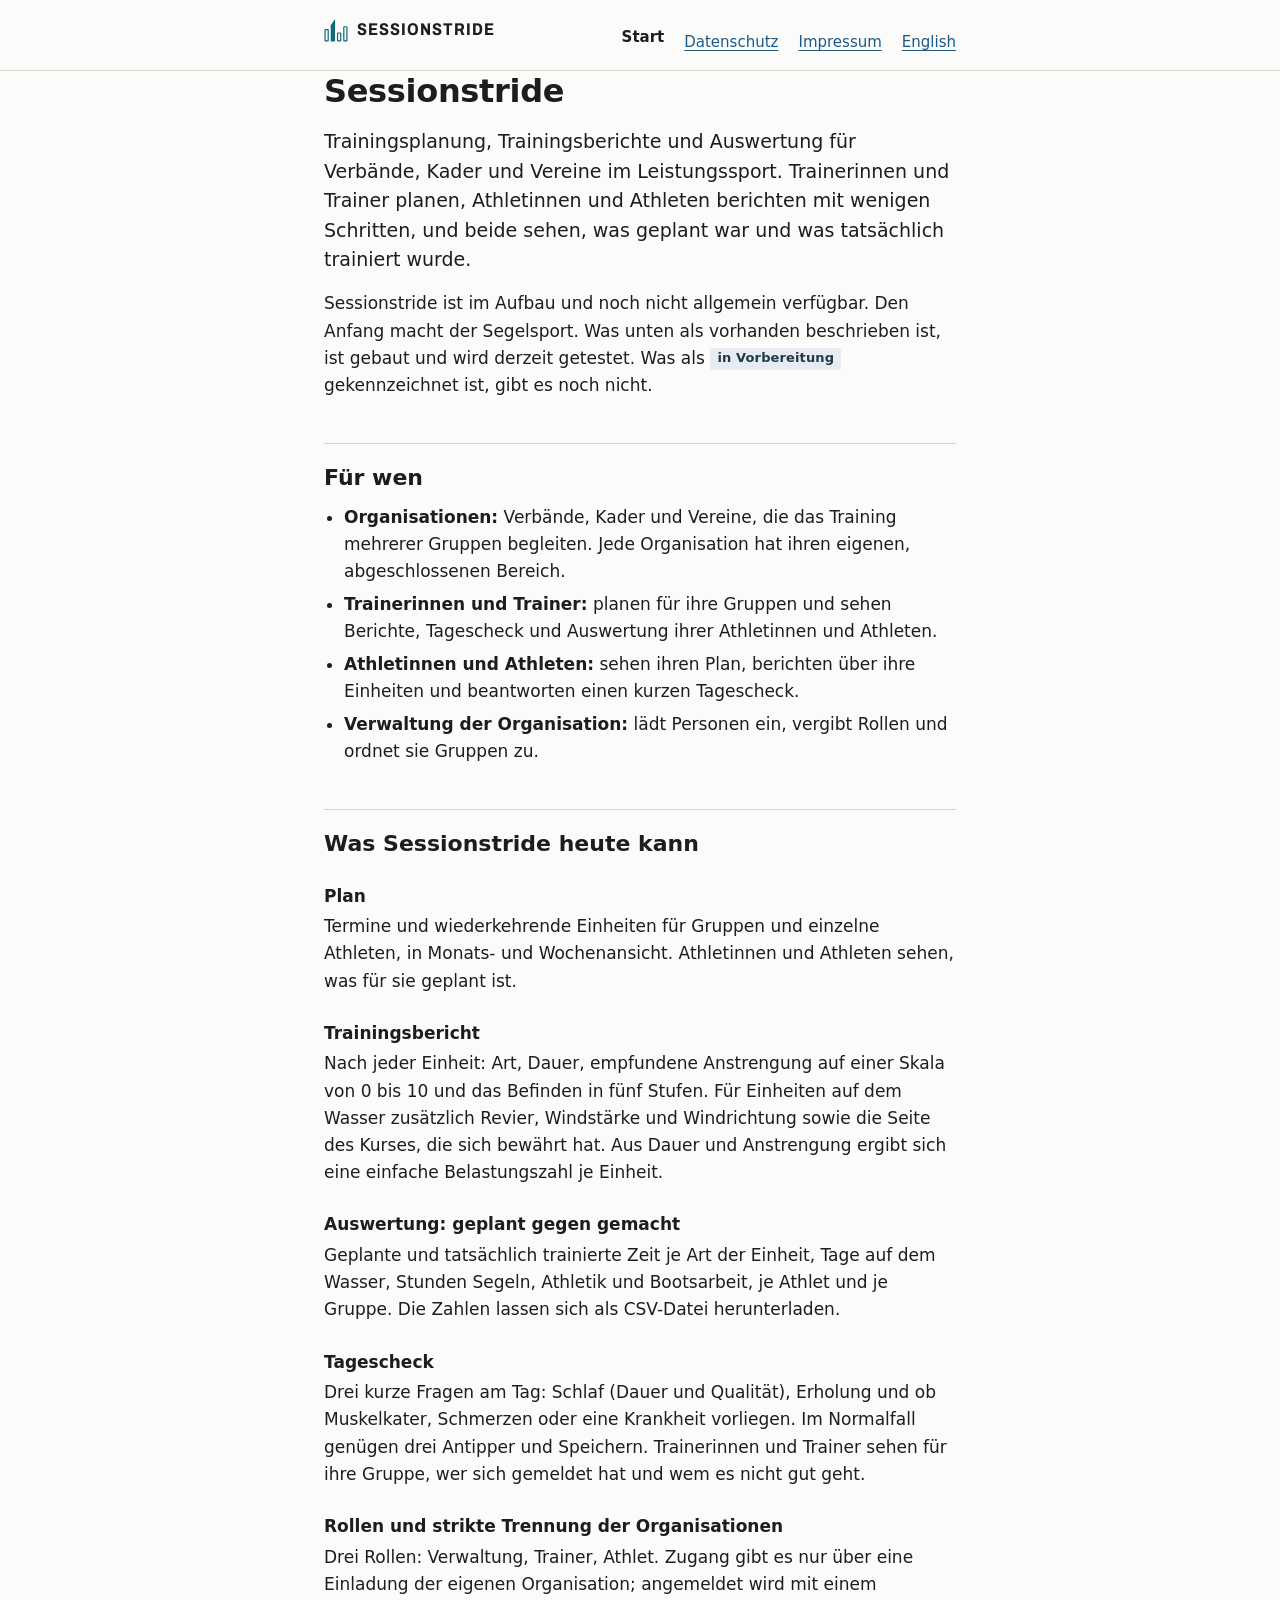
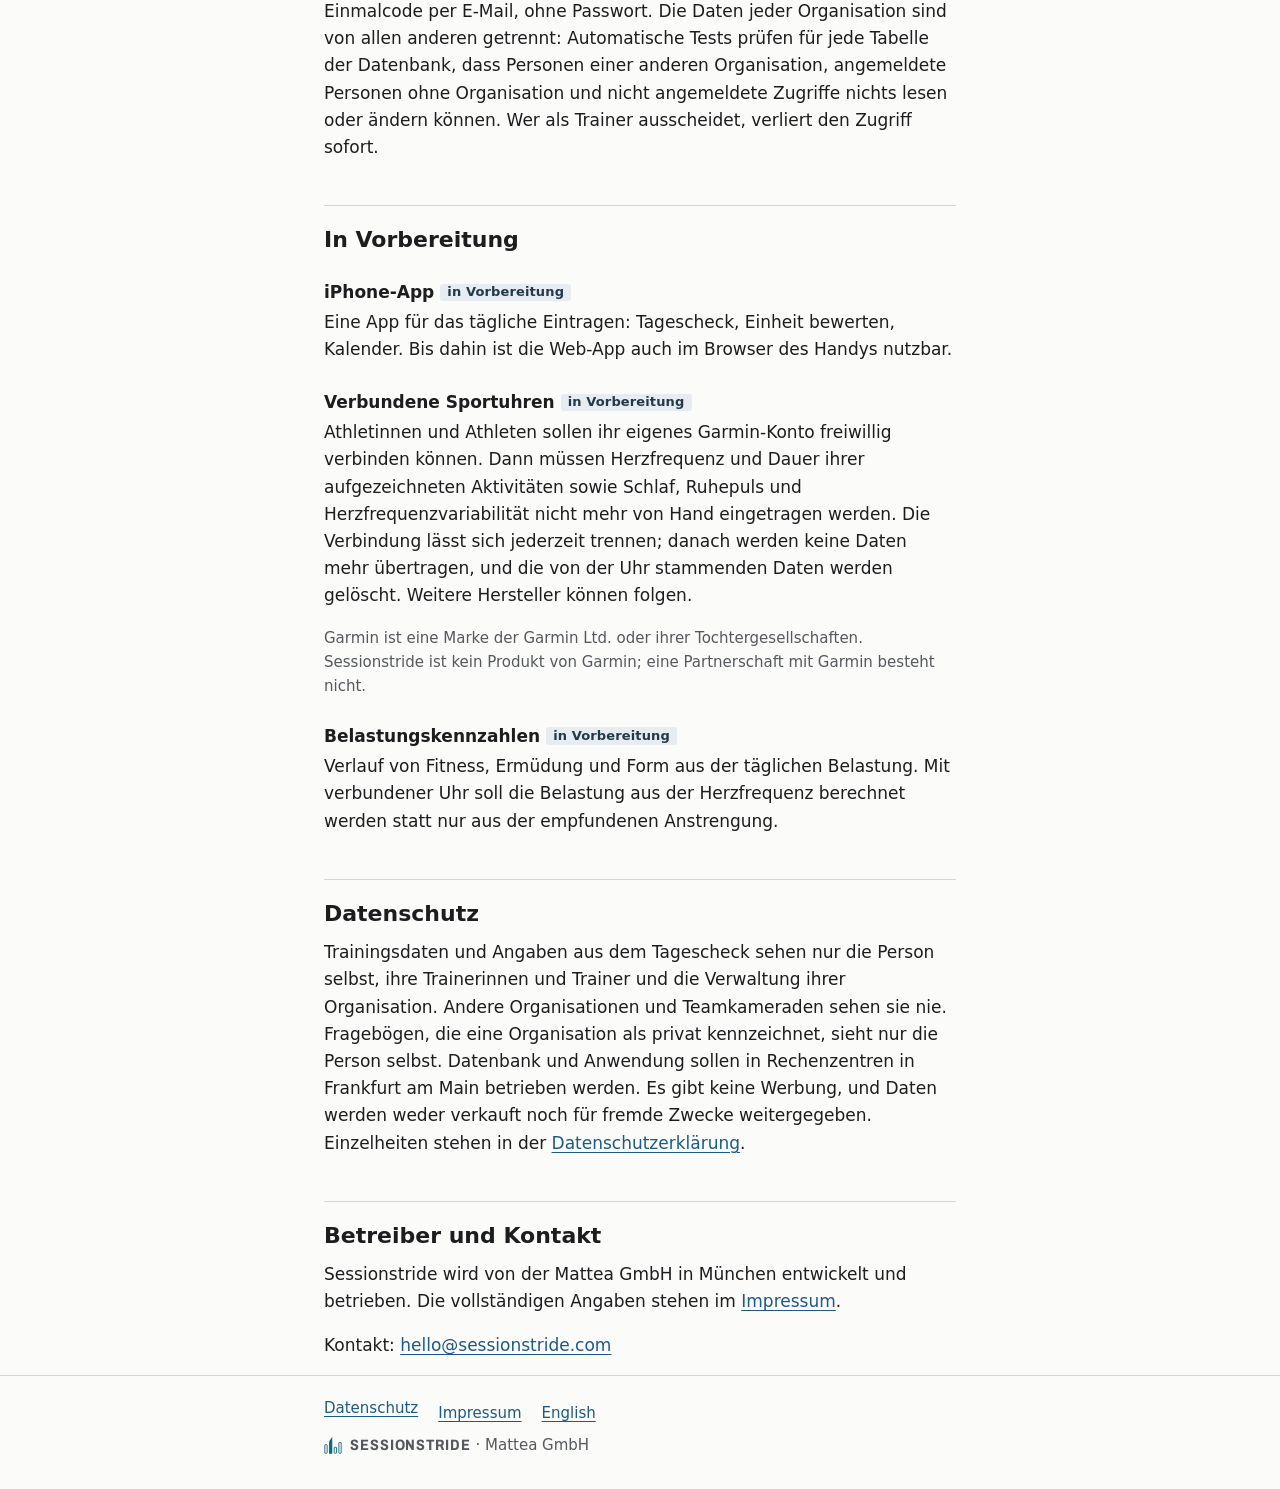
==== commit e140000d: "chore: contact addresses @sessionstride.com" ====
--- a/index.html
+++ b/index.html
@@ -16,8 +16,8 @@
     <meta property="og:site_name" content="Sessionstride" />
     <meta property="og:title" content="Sessionstride: Trainingsmonitoring für Verbände und Vereine" />
     <meta property="og:description" content="Training planen, Einheiten erfassen, Belastung verstehen. Für Trainer am Rechner und Athleten am Handy." />
-    <meta property="og:url" content="https://training.mattea.pro/" />
-    <meta property="og:image" content="https://training.mattea.pro/assets/og.png" />
+    <meta property="og:url" content="https://sessionstride.com/" />
+    <meta property="og:image" content="https://sessionstride.com/assets/og.png" />
     <meta property="og:image:width" content="1200" />
     <meta property="og:image:height" content="630" />
     <meta name="twitter:card" content="summary_large_image" />
@@ -174,7 +174,7 @@
         <a href="impressum.html">Impressum</a>.
       </p>
       <p>
-        Kontakt: <a href="mailto:hello@mattea.pro">hello@mattea.pro</a>
+        Kontakt: <a href="mailto:hello@sessionstride.com">hello@sessionstride.com</a>
       </p>
     </main>
 
